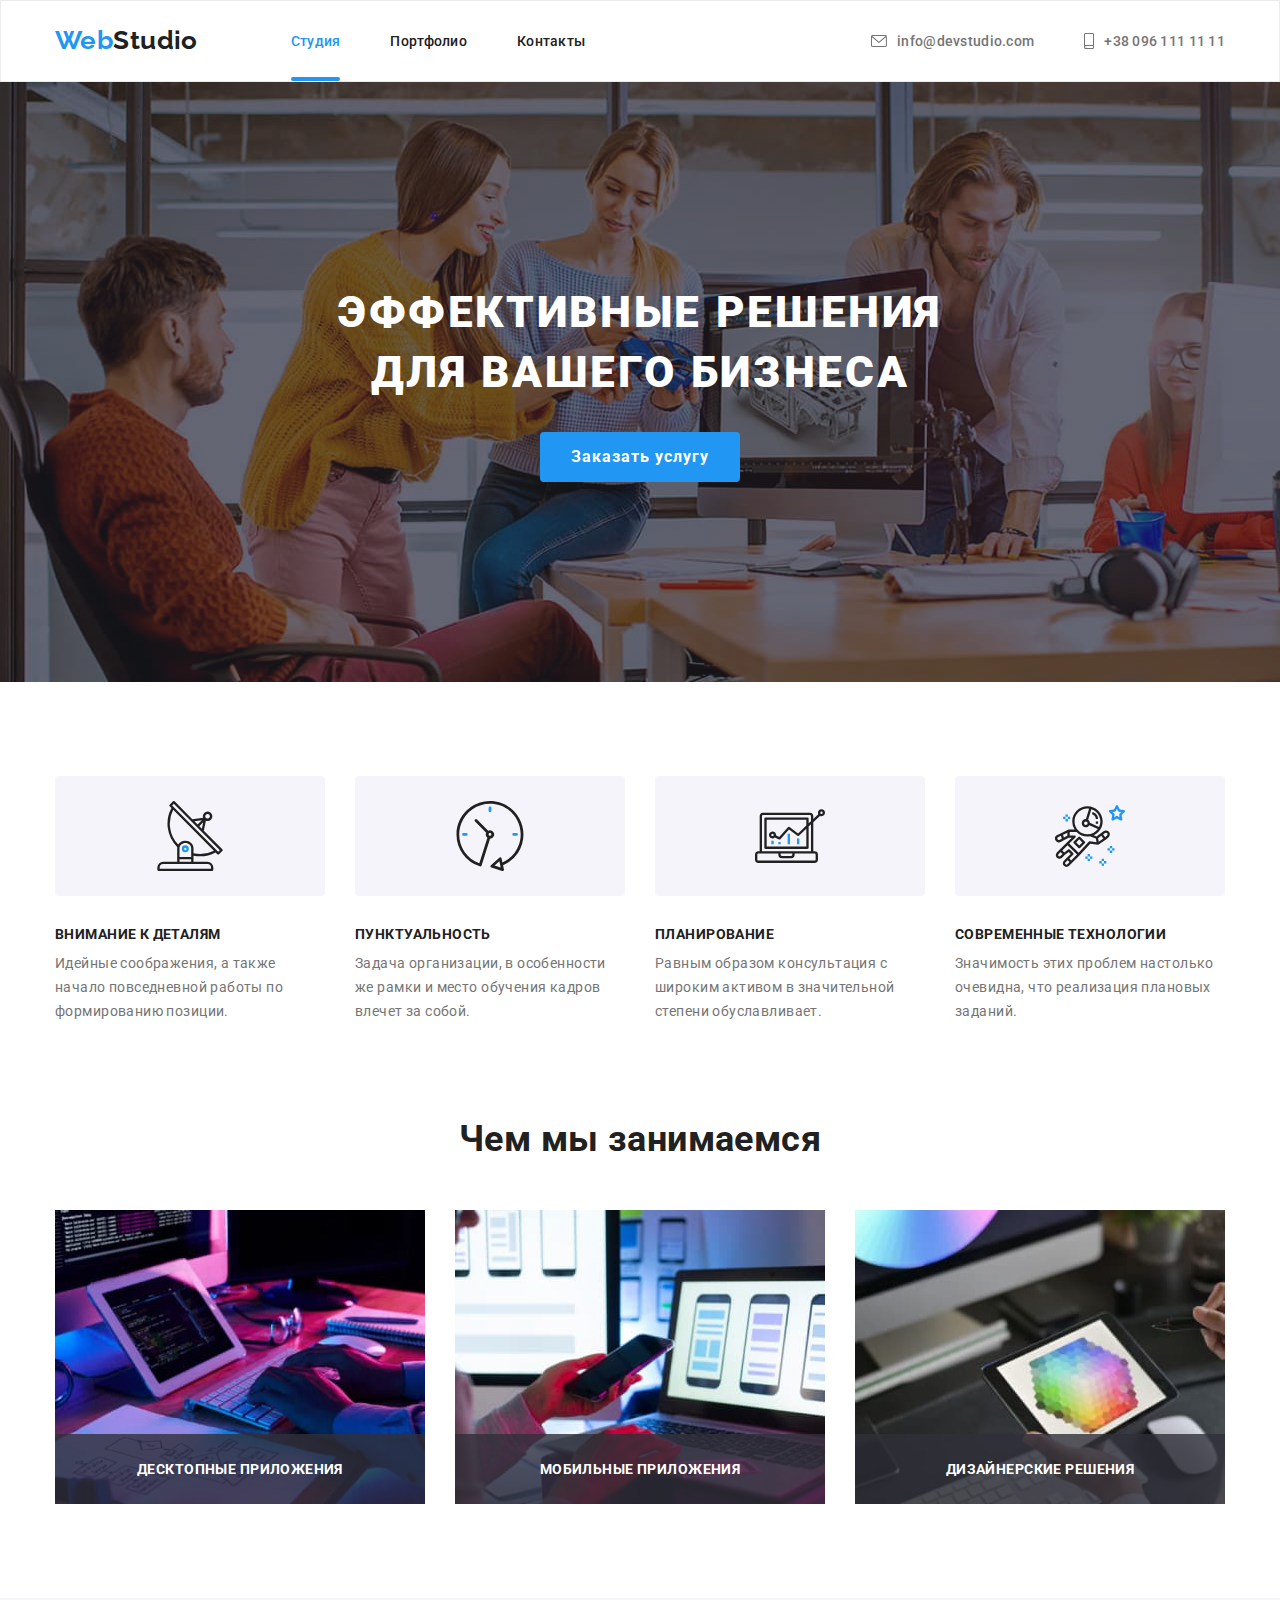
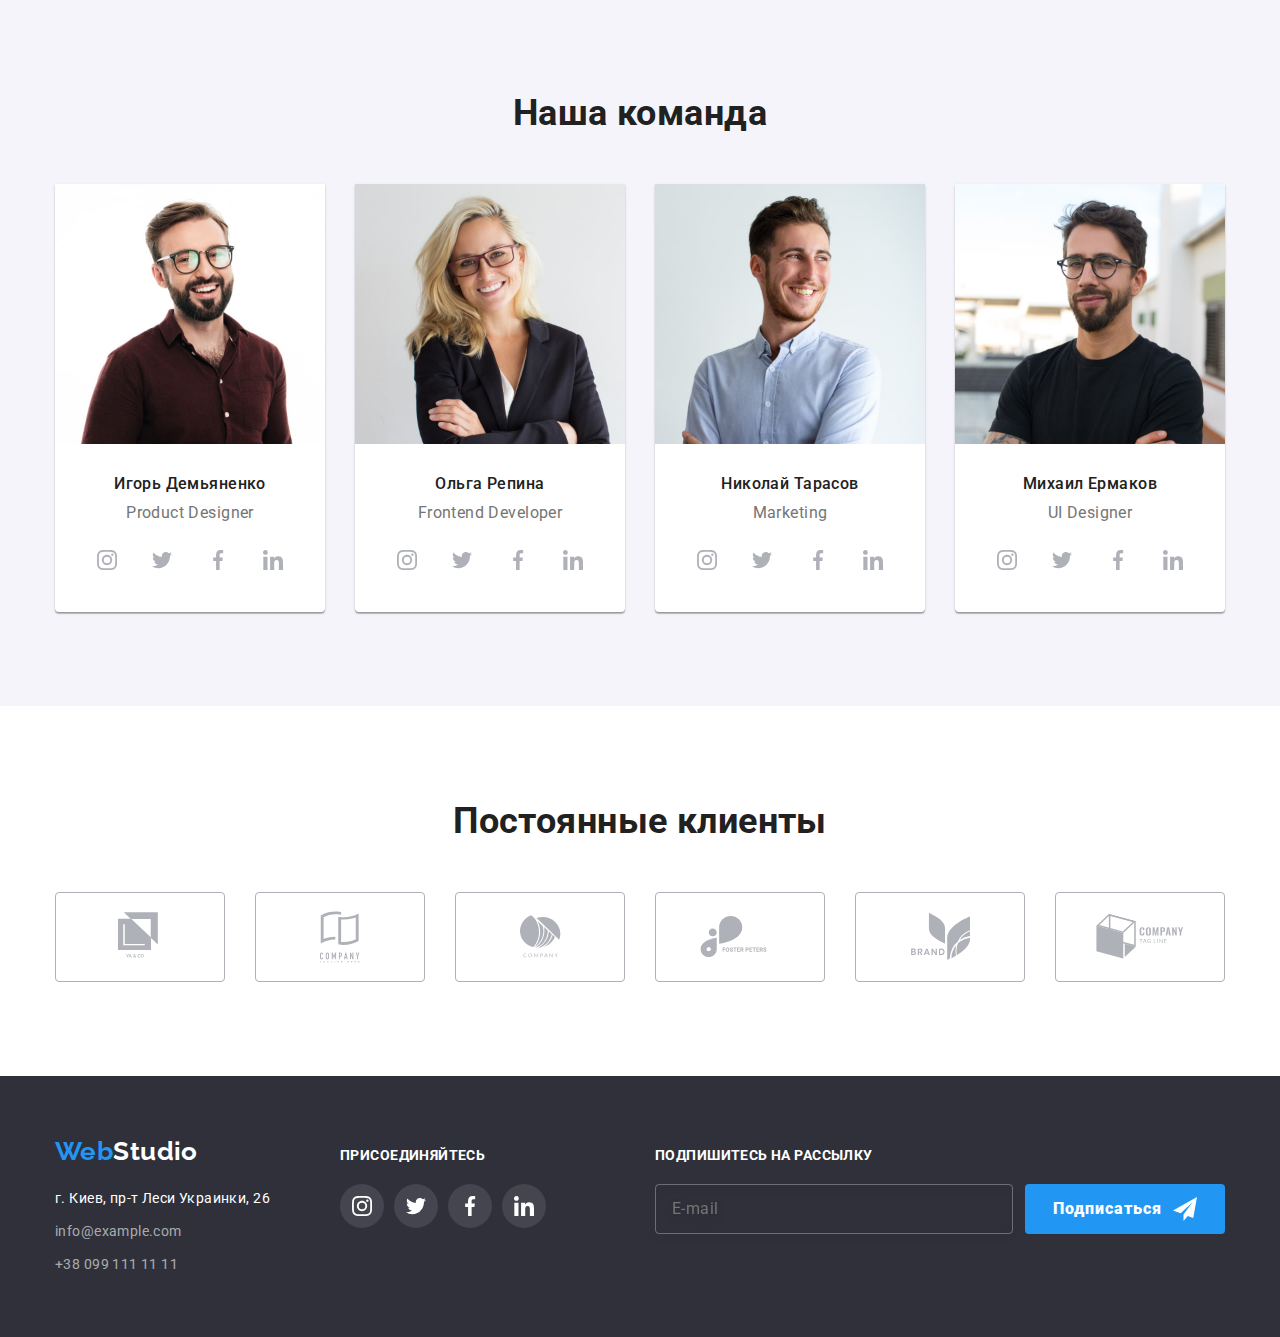
==== index.html @ 5e4b6ec1 "добавление старт файлов" ====
<!DOCTYPE html>
<html lang="ru">
  <head>
    <meta charset="UTF-8" />
    <meta name="viewport" content="width=device-width, initial-scale=1.0" />
    <title>WebStudio</title>
    <link rel="preconnect" href="https://fonts.gstatic.com" />
    <link
      href="https://fonts.googleapis.com/css2?family=Raleway:wght@400;700&family=Roboto:wght@400;500;700;900&display=swap"
      rel="stylesheet"
    />
    <link
      rel="stylesheet"
      href="https://cdnjs.cloudflare.com/ajax/libs/modern-normalize/1.0.0/modern-normalize.min.css"
    />
    <link rel="stylesheet" href="./css/main.min.css" />
  </head>
  <body>
    <header class="header">
      <div class="container">
        <nav class="nav">
          <a lang="en" href="#" class="logo"
            ><span class="web">Web</span>Studio
          </a>
          <ul class="nav-main list">
            <li class="item">
              <a href="#" class="link current">Студия</a>
            </li>
            <li class="item">
              <a href="./portfolio.html" class="link">Портфолио</a>
            </li>
            <li class="item">
              <a href="#" class="link">Контакты</a>
            </li>
          </ul>
        </nav>
        <ul class="contacts list">
          <li class="item">
            <a href="mailto:info@devstudio.com" class="link">
              <svg class="contacts-icon" width="16" height="12">
                <use href="./images/sprite.svg#envelope"></use>
              </svg>
              info@devstudio.com</a
            >
          </li>
          <li class="item">
            <a href="tel:+380961111111" class="link">
              <svg class="contacts-icon" width="10" height="16">
                <use href="./images/sprite.svg#smartphone"></use>
              </svg>
              +38 096 111 11 11</a
            >
          </li>
        </ul>
      </div>
    </header>
    <main>
      <!--hero-->
      <section class="hero">
        <div class="container">
          <h1 class="hero-title">
            Эффективные решения <br />
            для вашего бизнеса
          </h1>
          <button type="button" class="button primary" data-modal-open>
            Заказать услугу
          </button>
        </div>
      </section>
      <!--Features-->
      <section class="feature">
        <div class="container">
          <h2 class="visually-hidden">Особенноти</h2>
          <ul class="feature-list list">
            <li class="item">
              <div class="feature-thumb">
                <svg class="feature-icon" width="70" height="70">
                  <use href="./images/sprite.svg#antenna"></use>
                </svg>
              </div>
              <h3 class="title">Внимание к деталям</h3>
              <p class="text">
                Идейные соображения, а также начало повседневной работы по
                формированию позиции.
              </p>
            </li>
            <li class="item">
              <div class="feature-thumb">
                <svg class="feature-icon" width="70" height="70">
                  <use href="./images/sprite.svg#clock"></use>
                </svg>
              </div>
              <h3 class="title">Пунктуальность</h3>
              <p class="text">
                Задача организации, в особенности же рамки и место обучения
                кадров влечет за собой.
              </p>
            </li>
            <li class="item">
              <div class="feature-thumb">
                <svg class="feature-icon" width="70" height="70">
                  <use href="./images/sprite.svg#diagram"></use>
                </svg>
              </div>
              <h3 class="title">Планирование</h3>
              <p class="text">
                Равным образом консультация с широким активом в значительной
                степени обуславливает.
              </p>
            </li>
            <li class="item">
              <div class="feature-thumb">
                <svg class="feature-icon" width="70" height="70">
                  <use href="./images/sprite.svg#astronaut"></use>
                </svg>
              </div>
              <h3 class="title">Современные технологии</h3>
              <p class="text">
                Значимость этих проблем настолько очевидна, что реализация
                плановых заданий.
              </p>
            </li>
          </ul>
        </div>
      </section>
      <!-- about-->
      <section class="about">
        <div class="container">
          <h2 class="big-title">Чем мы занимаемся</h2>
          <ul class="about-list list">
            <li class="item">
              <img
                src="./images/about/about_img_1.jpg"
                alt="компютер"
                width="370"
                height="294"
              />
              <div class="about-thumb">
                <p class="label">Десктопные приложения</p>
              </div>
            </li>
            <li class="item">
              <img
                src="./images/about/about_img_2.jpg"
                alt="телефон"
                width="370"
                height="294"
              />
              <div class="about-thumb">
                <p class="label">Мобильные приложения</p>
              </div>
            </li>
            <li class="item">
              <img
                src="./images/about/about_img_3.jpg"
                alt="планшет"
                width="370"
                height="294"
              />
              <div class="about-thumb">
                <p class="label">Дизайнерские решения</p>
              </div>
            </li>
          </ul>
        </div>
      </section>
      <!--Team-->
      <section class="team">
        <div class="container">
          <h2 class="big-title">Наша команда</h2>
          <ul class="team-list list">
            <li class="item">
              <img
                src="./images/our_team/Демьяненко.jpg"
                alt="Демьяненько"
                width="270"
                height="260"
              />
              <div class="card">
                <h3 class="title">Игорь Демьяненко</h3>
                <p class="text">Product Designer</p>
                <ul class="social-list list">
                  <li class="social-item">
                    <a href="" class="social-link link">
                      <svg class="social-icon" width="20" height="20">
                        <use href="./images/sprite.svg#instagram"></use>
                      </svg>
                    </a>
                  </li>
                  <li class="social-item">
                    <a href="" class="social-link link">
                      <svg class="social-icon" width="20" height="20">
                        <use href="./images/sprite.svg#twitter"></use>
                      </svg>
                    </a>
                  </li>
                  <li class="social-item">
                    <a href="" class="social-link link">
                      <svg class="social-icon" width="20" height="20">
                        <use href="./images/sprite.svg#facebook"></use>
                      </svg>
                    </a>
                  </li>
                  <li class="social-item">
                    <a href="" class="social-link link">
                      <svg class="social-icon" width="20" height="20">
                        <use href="./images/sprite.svg#linkedin"></use>
                      </svg>
                    </a>
                  </li>
                </ul>
              </div>
            </li>
            <li class="item">
              <img
                src="./images/our_team/Репина.jpg"
                alt="Репина"
                width="270"
                height="260"
              />
              <div class="card">
                <h3 class="title">Ольга Репина</h3>
                <p class="text">Frontend Developer</p>
                <ul class="social-list list">
                  <li class="social-item">
                    <a href="" class="social-link link">
                      <svg class="social-icon" width="20" height="20">
                        <use href="./images/sprite.svg#instagram"></use>
                      </svg>
                    </a>
                  </li>
                  <li class="social-item">
                    <a href="" class="social-link link">
                      <svg class="social-icon" width="20" height="20">
                        <use href="./images/sprite.svg#twitter"></use>
                      </svg>
                    </a>
                  </li>
                  <li class="social-item">
                    <a href="" class="social-link link">
                      <svg class="social-icon" width="20" height="20">
                        <use href="./images/sprite.svg#facebook"></use>
                      </svg>
                    </a>
                  </li>
                  <li class="social-item">
                    <a href="" class="social-link link">
                      <svg class="social-icon" width="20" height="20">
                        <use href="./images/sprite.svg#linkedin"></use>
                      </svg>
                    </a>
                  </li>
                </ul>
              </div>
            </li>
            <li class="item">
              <img
                src="./images/our_team/Тарасов.jpg"
                alt="Тарасов"
                width="270"
                height="260"
              />
              <div class="card">
                <h3 class="title">Николай Тарасов</h3>
                <p class="text">Marketing</p>
                <ul class="social-list list">
                  <li class="social-item">
                    <a href="" class="social-link link">
                      <svg class="social-icon" width="20" height="20">
                        <use href="./images/sprite.svg#instagram "></use>
                      </svg>
                    </a>
                  </li>
                  <li class="social-item">
                    <a href="" class="social-link link">
                      <svg class="social-icon" width="20" height="20">
                        <use href="./images/sprite.svg#twitter"></use>
                      </svg>
                    </a>
                  </li>
                  <li class="social-item">
                    <a href="" class="social-link link">
                      <svg class="social-icon" width="20" height="20">
                        <use href="./images/sprite.svg#facebook"></use>
                      </svg>
                    </a>
                  </li>
                  <li class="social-item">
                    <a href="" class="social-link link">
                      <svg class="social-icon" width="20" height="20">
                        <use href="./images/sprite.svg#linkedin"></use>
                      </svg>
                    </a>
                  </li>
                </ul>
              </div>
            </li>
            <li class="item">
              <img
                src="./images/our_team/Ермаков.jpg"
                alt="Ермаков"
                width="270"
                height="260"
              />
              <div class="card">
                <h3 class="title">Михаил Ермаков</h3>
                <p class="text">UI Designer</p>
                <ul class="social-list list">
                  <li class="social-item">
                    <a href="" class="social-link link">
                      <svg class="social-icon" width="20" height="20">
                        <use href="./images/sprite.svg#instagram"></use>
                      </svg>
                    </a>
                  </li>
                  <li class="social-item">
                    <a href="" class="social-link link">
                      <svg class="social-icon" width="20" height="20">
                        <use href="./images/sprite.svg#twitter"></use>
                      </svg>
                    </a>
                  </li>
                  <li class="social-item">
                    <a href="" class="social-link link">
                      <svg class="social-icon" width="20" height="20">
                        <use href="./images/sprite.svg#facebook"></use>
                      </svg>
                    </a>
                  </li>
                  <li class="social-item">
                    <a href="" class="social-link link">
                      <svg class="social-icon" width="20" height="20">
                        <use href="./images/sprite.svg#linkedin"></use>
                      </svg>
                    </a>
                  </li>
                </ul>
              </div>
            </li>
          </ul>
        </div>
      </section>
      <!--client-->
      <section class="client">
        <div class="container">
          <h2 class="big-title">Постоянные клиенты</h2>
          <ul class="client-list list">
            <li class="client-item">
              <a href="" class="client-link link">
                <svg class="client-icon" width="44" height="49">
                  <use href="./images/sprite.svg#logo-1"></use>
                </svg>
              </a>
            </li>
            <li class="client-item">
              <a href="" class="client-link">
                <svg class="client-icon" width="40" height="52">
                  <use href="./images/sprite.svg#logo-2"></use>
                </svg>
              </a>
            </li>
            <li class="client-item">
              <a href="" class="client-link">
                <svg class="client-icon" width="41" height="43">
                  <use href="./images/sprite.svg#logo-3"></use>
                </svg>
              </a>
            </li>
            <li class="client-item">
              <a href="" class="client-link">
                <svg class="client-icon" width="80" height="42">
                  <use href="./images/sprite.svg#logo-4"></use>
                </svg>
              </a>
            </li>
            <li class="client-item">
              <a href="" class="client-link">
                <svg class="client-icon" width="59" height="47">
                  <use href="./images/sprite.svg#logo-5"></use>
                </svg>
              </a>
            </li>
            <li class="client-item">
              <a href="" class="client-link">
                <svg class="client-icon" width="88" height="45">
                  <use href="./images/sprite.svg#logo-6"></use>
                </svg>
              </a>
            </li>
          </ul>
        </div>
      </section>
    </main>

    <footer class="footer">
      <div class="container">
        <div class="address">
          <a href="#" class="logo"><span class="web">Web</span>Studio</a>
          <address>
            <ul class="address-list list">
              <li class="address-item">
                <a
                  href="https://goo.gl/maps/3HchapmakeDrpsUs8"
                  target="blank"
                  class="maps link"
                  >г. Киев, пр-т Леси Украинки, 26
                </a>
              </li>
              <li class="address-item">
                <a href="mailto:info@example.com" class="link"
                  >info@example.com</a
                >
              </li>
              <li class="address-item">
                <a href="tel:+380991111111" class="link">+38 099 111 11 11</a>
              </li>
            </ul>
          </address>
        </div>
        <div class="footer-social">
          <p class="footer-text">присоединяйтесь</p>
          <ul class="footer-social-list list">
            <li class="footer-social-item">
              <a href="" class="footer-social-link link">
                <svg class="footer-social-icon" width="20" height="20">
                  <use href="./images/sprite.svg#instagram"></use>
                </svg>
              </a>
            </li>
            <li class="footer-social-item">
              <a href="" class="footer-social-link link">
                <svg class="footer-social-icon" width="20" height="20">
                  <use href="./images/sprite.svg#twitter"></use>
                </svg>
              </a>
            </li>
            <li class="footer-social-item">
              <a href="" class="footer-social-link link">
                <svg class="footer-social-icon" width="20" height="20">
                  <use href="./images/sprite.svg#facebook"></use>
                </svg>
              </a>
            </li>
            <li class="footer-social-item">
              <a href="" class="footer-social-link link">
                <svg class="footer-social-icon" width="20" height="20">
                  <use href="./images/sprite.svg#linkedin"></use>
                </svg>
              </a>
            </li>
          </ul>
        </div>
        <div class="footer-submit">
          <p class="footer-text">Подпишитесь на рассылку</p>
          <form class="footer-form">
            <input class="footer-input" type="email" placeholder="E-mail" />
            <button type="submit" class="button">
              <b>Подписаться</b>
              <svg class="submit-icon" width="24" height="24">
                <use href="./images/sprite.svg#send"></use>
              </svg>
            </button>
          </form>
        </div>
      </div>
    </footer>
    <!--modal-->
    <div class="backdrop is-hidden" data-modal>
      <div class="modal">
        <button type="button" class="button-modal" data-modal-close>
          <svg class="modal-icon" width="18" height="18">
            <use href="./images/sprite.svg#close"></use>
          </svg>
        </button>
        <form action="#" class="modal-form">
          <b class="modal-title">Оставьте свои данные, мы вам перезвоним</b>
          <div class="modal-box">
            <label for="user-name" class="modal-label">Имя</label>
            <div class="modal-box-input">
              <input
                type="text"
                id="user-name"
                name="text"
                class="modal-input"
              />
              <svg class="modal-box-icon" width="18" height="18">
                <use href="./images/sprite.svg#person"></use>
              </svg>
            </div>
          </div>
          <div class="modal-box">
            <label for="user-phone" class="modal-label">Телефон</label>
            <div class="modal-box-input">
              <input
                type="tel"
                id="user-phone"
                name="tel"
                class="modal-input"
              />
              <svg class="modal-box-icon" width="18" height="18">
                <use href="./images/sprite.svg#phone"></use>
              </svg>
            </div>
          </div>
          <div class="modal-box">
            <label for="user-email" class="modal-label">Почта</label>
            <div class="modal-box-input">
              <input
                type="email"
                id="user-email"
                name="email"
                class="modal-input"
              />
              <svg class="modal-box-icon" width="18" height="18">
                <use href="./images/sprite.svg#email"></use>
              </svg>
            </div>
          </div>
          <div class="modal-box-message">
            <label for="message" class="modal-label">Комментарий</label>
            <textarea
              name="user-message"
              id="message"
              class="modal-message"
              placeholder="Введите текст"
            ></textarea>
          </div>

          <div class="modal-box-policy">
            <input
              type="checkbox"
              name="user-policy"
              id="policy-check"
              class="modal-check-policy visually-hidden"
            />
            <label for="policy-check" class="modal-policy"
              >Соглашаюсь с рассылкой и принимаю &nbsp;
              <a href="#"> Условия договора</a>
            </label>
          </div>

          <button type="submit" class="button">Отправить</button>
        </form>
      </div>
    </div>

    <script src="./js/modal.js"></script>
  </body>
</html>
---- css/main.min.css ----
:root{--primary-text-color: #212121;--title-text-color: #757575;--accent-color: #2196f3;--bg-button-color: #f5f4fa;--icon-color: #afb1b8;--timing-function: cubic-bezier(0.4, 0, 0.2, 1);--primary-lite-color: #ffffff;--bg-dark-color: #2f303a}.visually-hidden{position:absolute !important;clip:rect(1px 1px 1px 1px);clip:rect(1px, 1px, 1px, 1px);padding:0 !important;border:0 !important;height:1px !important;width:1px !important;overflow:hidden}html{box-sizing:border-box}*,*::before,*::after{box-sizing:inherit}body{background-color:var(--primary-lite-color);color:var(--title-text-color);margin:0;font-family:Roboto, sans-serif;font-size:14px;font-weight:400;line-height:1.714;letter-spacing:0.03em}.list{list-style:none;padding:0;margin:0}img{border-style:none;display:block}h1,h2,h3,h4,h5,h6,p{margin:0}.container{width:1200px;margin:0 auto;padding-left:15px;padding-right:15px}.header .container{display:flex;align-items:center}.footer .container{display:flex;align-items:baseline}.logo{color:var(--primary-text-color);font-family:Raleway, sans-serif;text-decoration:none;font-size:26px;font-weight:700;line-height:1.192}.header .logo{padding:24px 0px;margin-right:93px}.footer .logo{margin-bottom:20px;display:inline-block;color:var(--primary-lite-color)}.web{color:var(--accent-color)}.button{background-color:var(--accent-color);color:var(--primary-lite-color);cursor:pointer;border-color:transparent;outline:none;padding:8px 28px;min-width:200px;align-self:center;border-radius:4px;font-family:Roboto, sans-serif;font-size:16px;font-weight:700;line-height:1.875;letter-spacing:0.06em}.button:hover{box-shadow:0px 3px 1px #000}.button:focus{color:var(--primary-lite-color);background:var(--accent-color);border:2px solid var(--bg-dark-color)}.portfolio .button{background-color:var(--bg-button-color);color:var(--primary-text-color);cursor:pointer;padding:6px 22px;min-width:73px;font-weight:500;line-height:1.62;transition:color 250ms var(--timing-function),background-color 250ms var(--timing-function),box-shadow 250ms var(--timing-function)}.portfolio .button:focus,.portfolio .button:hover{color:var(--primary-lite-color);background:var(--accent-color);box-shadow:0px 3px 1px rgba(0,0,0,0.1),0px 1px 2px rgba(0,0,0,0.08),0px 2px 2px rgba(0,0,0,0.12)}.footer .button{display:flex;align-items:center;justify-content:space-between;padding:8px 26px}.big-title{margin-bottom:50px;color:var(--primary-text-color);font-size:36px;font-weight:700;line-height:1.167;text-align:center}.header{border:1px solid #ececec}.nav{display:flex}.nav .current::after{content:"";display:block;position:absolute;left:0;bottom:0;width:100%;height:4px;background:#2196f3;border-radius:2px}.nav-main{display:flex}.nav-main .link{display:block;position:relative;padding-top:32px;padding-bottom:32px;color:var(--primary-text-color);text-decoration:none;font-size:14px;font-weight:500;line-height:1.143;letter-spacing:0.02em;transition:color 250ms var(--timing-function)}.nav-main .link:hover,.nav-main .link:focus,.nav-main .link.current{color:var(--accent-color)}.contacts .item+.item,.nav-main .item+.item{margin-left:50px}.contacts{display:flex;justify-content:flex-start;align-items:center;flex-direction:row;margin-left:auto}.contacts .item{display:flex;justify-content:flex-start;align-items:center;flex-direction:row}.contacts .link{display:flex;justify-content:flex-start;align-items:center;flex-direction:row;padding-top:32px;padding-bottom:32px;color:var(--title-text-color);text-decoration:none;font-size:14px;font-weight:500;line-height:1.143;letter-spacing:0.02em;transition:color 250ms var(--timing-function)}.contacts .link:hover,.contacts .link:focus{color:var(--accent-color)}.contacts-icon{margin-right:10px;fill:currentColor}.hero{max-width:1600px;padding-top:200px;padding-bottom:200px;text-align:center;margin:0 auto;background-color:#c4c4c4;background-image:linear-gradient(rgba(47,48,58,0.4), rgba(47,48,58,0.4)),url("../images/hero/hero.jpg");background-repeat:no-repeat;background-size:cover}.hero-title{margin-left:auto;margin-right:auto;margin-bottom:30px;color:var(--primary-lite-color);font-size:44px;font-weight:900;line-height:1.364;letter-spacing:0.06em;text-transform:uppercase}.feature{padding-top:94px;padding-bottom:94px}.feature .item{width:270px}.feature .item+.item{margin-left:30px}.feature-list{display:flex}.feature-list .title{margin-bottom:10px;color:var(--primary-text-color);font-size:14px;font-weight:700;line-height:1.143;text-transform:uppercase}.feature-thumb{display:flex;justify-content:center;align-items:center;background:#f5f4fa;border-radius:4px;height:120px;margin-bottom:30px}.about{padding-top:0;padding-bottom:94px}.about .item+.item{margin-left:30px}.about-list{display:flex}.about-list .item{position:relative}.about-thumb{display:flex;justify-content:center;align-items:center;flex-direction:row;text-align:center;position:absolute;overflow:hidden;bottom:0;right:0;margin:0;width:100%;height:70px;background:rgba(47,48,58,0.8)}.label{font-size:14px;font-weight:700;line-height:1.143;text-transform:uppercase;color:var(--primary-lite-color)}.team{padding-top:94px;padding-bottom:94px;background-color:var(--bg-button-color)}.team .card{width:270px;height:168px;padding:30px;text-align:center}.team .item{background:var(--primary-lite-color);line-height:0px;box-shadow:0px 1px 3px rgba(0,0,0,0.12),0px 1px 1px rgba(0,0,0,0.14),0px 2px 1px rgba(0,0,0,0.2);border-radius:0px 0px 4px 4px}.team .item+.item{margin-left:30px}.team-list{display:flex}.team-list .title{margin-bottom:10px;color:var(--primary-text-color);font-size:16px;font-weight:500;line-height:1.188}.team-list .text{font-size:16px;font-weight:400;line-height:1.188;margin-bottom:16px}.social-item{width:44px;height:44px}.social-list{display:flex;justify-content:space-between;align-items:stretch;flex-direction:row}.social-link{display:flex;justify-content:center;align-items:center;flex-direction:row;width:100%;height:100%;border-radius:50%;fill:var(--icon-color);background-color:var(--primary-lite-color);transition:fill 250ms var(--timing-function),background-color 250ms var(--timing-function)}.social-link:focus,.social-link:hover{background-color:var(--accent-color)}.social-link:focus,.social-link:hover{fill:var(--primary-lite-color)}.client{padding-top:94px;padding-bottom:94px}.client-list{display:flex;justify-content:space-between}.client-item{width:170px;height:90px}.client-link{display:flex;justify-content:center;align-items:center;flex-direction:row;width:100%;height:100%;box-sizing:border-box;border:1px solid var(--icon-color);fill:var(--icon-color);border-radius:4px;transition:fill 250ms var(--timing-function),border 250ms var(--timing-function)}.client-link:hover,.client-link:focus{fill:var(--accent-color);border:1px solid var(--accent-color)}.footer{background:var(--bg-dark-color);padding-top:60px;padding-bottom:60px}.address{margin-right:70px}.address-list .link{color:rgba(255,255,255,0.6);text-decoration:none;font-style:normal;transition:color 250ms var(--timing-function)}.address-list .maps{color:var(--primary-lite-color);text-decoration:none;font-style:normal;transition:color 250ms var(--timing-function)}.address-list .link:hover,.address-list .link:focus{color:var(--accent-color)}.address-item+.address-item{margin-top:9px}.footer-social{width:206px;height:80px}.footer-social-list{display:flex;justify-content:space-between;align-items:stretch;flex-direction:row}.footer-social-item{width:44px;height:44px}.footer-social-link{display:flex;justify-content:center;align-items:center;flex-direction:row;width:100%;height:100%;border-radius:50%;background-color:rgba(255,255,255,0.1);fill:var(--primary-lite-color);transition:background-color 250ms var(--timing-function),fill 250ms var(--timing-function)}.footer-social-link:focus,.footer-social-link:hover{fill:var(--primary-lite-color);background-color:var(--accent-color)}.footer-text{margin-bottom:20px;font-weight:700;line-height:1.14;text-transform:uppercase;color:var(--primary-lite-color)}.footer-submit{width:570px;height:86px;margin-left:auto}.footer-form{display:flex;justify-content:space-between;align-items:stretch;flex-direction:row}.footer-input{box-sizing:border-box;width:358px;height:50px;padding:15px 16px;border:1px solid rgba(255,255,255,0.3);filter:drop-shadow(0px 4px 4px rgba(0,0,0,0.15));border-radius:4px;background-color:inherit;color:rgba(255,255,255,0.6);font-size:16px;font-weight:400;line-height:1.25;letter-spacing:0.03em}.submit-icon{fill:currentColor}.backdrop{position:fixed;top:0;left:0;width:100%;height:100%;border:none;opacity:1;background-color:rgba(0,0,0,0.2);transition:250ms var(--timing-function)}.backdrop.is-hidden{opacity:0;pointer-events:none;visibility:hidden}.backdrop.is-hidden .modal{transform:translate(-50%, -50%) scale(0)}.modal{position:absolute;top:50%;left:50%;transform:translate(-50%, -50%) scale(1);transition:transform 250ms var(--timing-function);opacity:1;min-width:528px;min-height:581px;padding:40px;background:var(--primary-lite-color);box-shadow:0px 1px 3px rgba(0,0,0,0.12),0px 1px 1px rgba(0,0,0,0.14),0px 2px 1px rgba(0,0,0,0.2);border-radius:4px}.button-modal{position:absolute;display:flex;justify-content:center;align-items:center;flex-direction:row;padding:0;top:8px;right:8px;width:30px;height:30px;cursor:pointer;background:transparent;border:1px solid rgba(0,0,0,0.1);border-radius:50%}.button-modal:focus,.button-modal:hover{outline:none;fill:var(--accent-color);border-color:var(--accent-color)}.modal-form{display:flex;justify-content:flex-start;align-items:stretch;flex-direction:column}.modal-title{margin-bottom:12px;font-size:20px;font-weight:700;line-height:1.15;text-align:center;color:var(--primary-text-color)}.modal-box{display:flex;justify-content:flex-start;align-items:stretch;flex-direction:column;margin-bottom:10px}.modal-label{margin-bottom:4px;font-size:14px;font-weight:400;line-height:1.143;letter-spacing:0.01em}.modal-box-input{position:relative}.modal-input{height:40px;width:100%;padding-left:42px;border:1px solid rgba(33,33,33,0.2);border-radius:4px;transition:border-color 250ms var(--timing-function)}.modal-input:focus{outline:none;border-color:var(--accent-color)}.modal-box-icon{position:absolute;top:50%;left:12px;transform:translateY(-50%);pointer-events:none;transition:fill 250ms var(--timing-function)}.modal-input:focus+.modal-box-icon{fill:var(--accent-color)}.modal-box-message{margin-bottom:20px}.modal-box-policy{margin-bottom:30px}.modal-message{display:block;width:100%;height:120px;padding:12px 16px;border:1px solid rgba(33,33,33,0.2);border-radius:4px;resize:none;font-size:14px;font-weight:400;line-height:1.143;letter-spacing:0.01em;transition:border-color 250ms var(--timing-function)}.modal-message::placeholder{color:rgba(117,117,117,0.5)}.modal-message:focus{outline:none;border-color:var(--accent-color)}.modal-policy{display:flex;justify-content:center;align-items:center;flex-direction:row;flex-wrap:wrap;border-radius:2px}.modal-policy::before{content:"";display:inline-block;width:16px;height:15px;border-radius:2px;border:2px solid var(--primary-text-color);margin-right:8px}.modal-check-policy:checked+.modal-policy::before{background-color:var(--accent-color);border-color:var(--accent-color);background-image:url("../images/check/check.svg");background-size:contain;background-origin:border-box}.modal-check-policy:focus+.modal-policy::before{border:2px solid var(--accent-color)}
/*# sourceMappingURL=main.min.css.map */
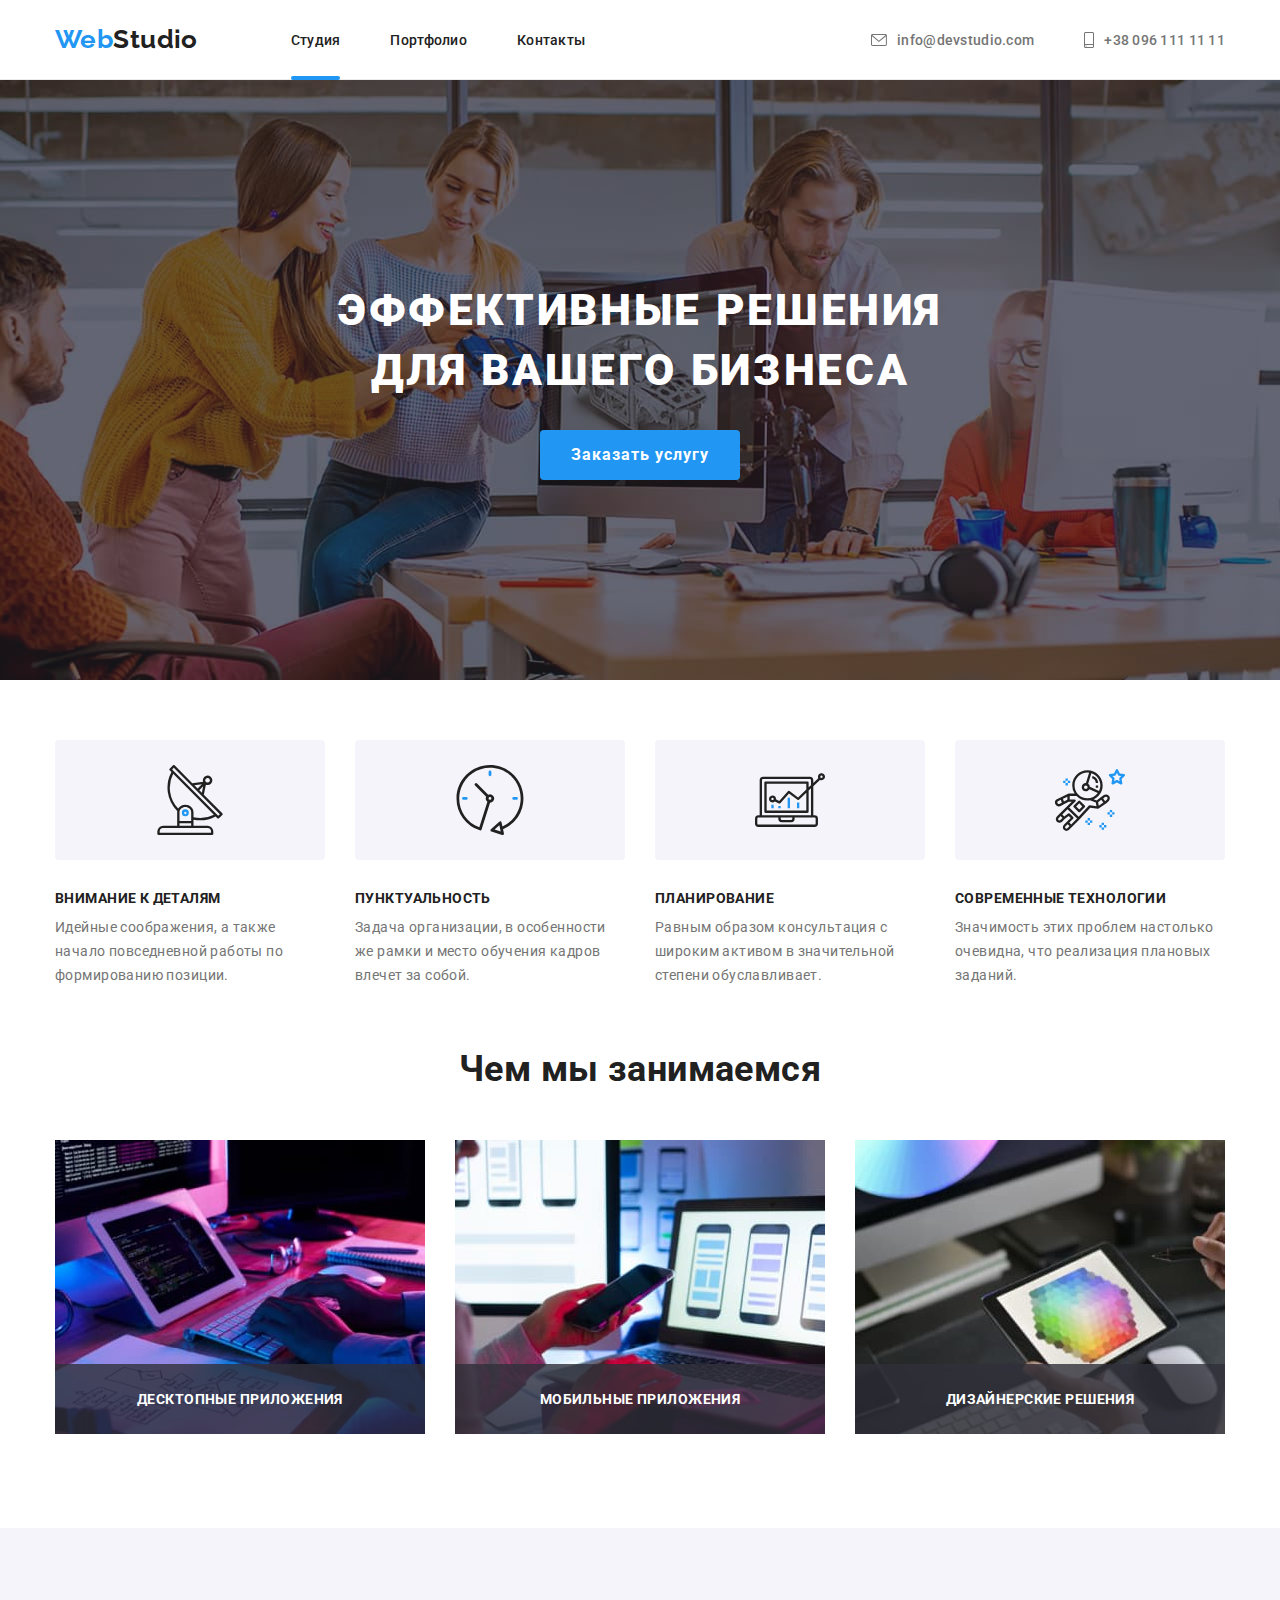
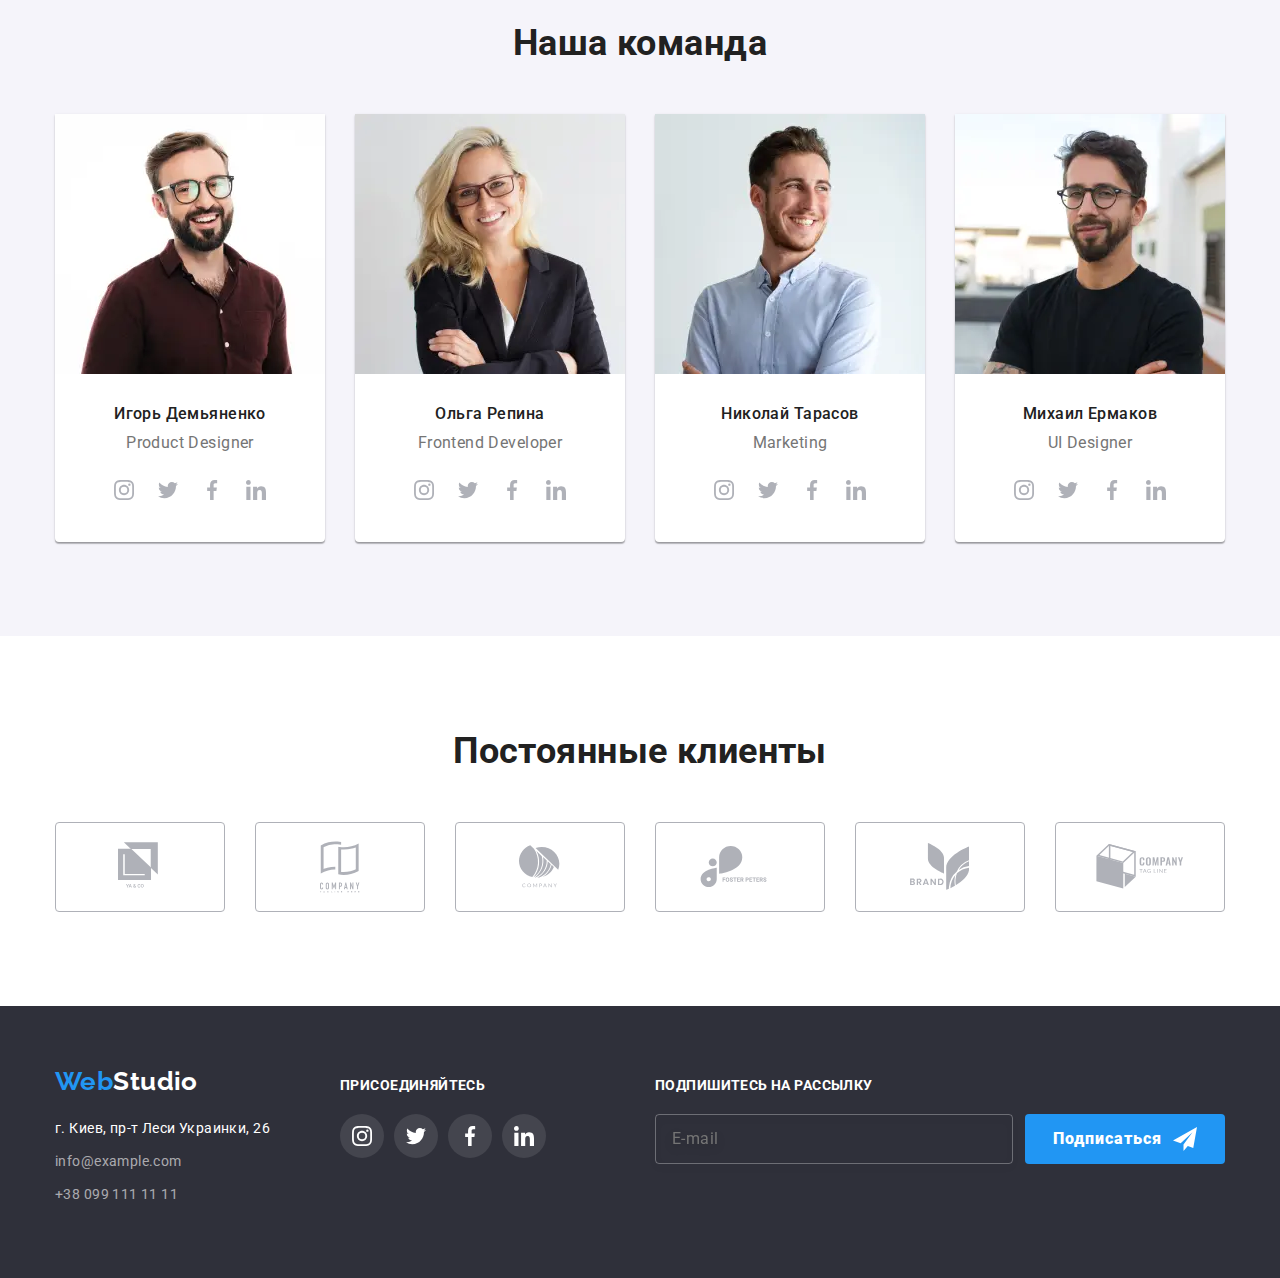
==== commit af3e758d: "оформление ДЗ" ====
--- a/index.html
+++ b/index.html
@@ -18,38 +18,95 @@
   <body>
     <header class="header">
       <div class="container">
-        <nav class="nav">
+        <nav class="nav-main">
           <a lang="en" href="#" class="logo"
             ><span class="web">Web</span>Studio
           </a>
-          <ul class="nav-main list">
-            <li class="item">
-              <a href="#" class="link current">Студия</a>
-            </li>
-            <li class="item">
-              <a href="./portfolio.html" class="link">Портфолио</a>
-            </li>
-            <li class="item">
-              <a href="#" class="link">Контакты</a>
+          <ul class="nav-main-list list">
+            <li class="nav-main-item">
+              <a href="./index.html" class="nav-main-link link current"
+                >Студия</a
+              >
+            </li>
+            <li class="nav-main-item">
+              <a href="./portfolio.html" class="nav-main-link link"
+                >Портфолио</a
+              >
+            </li>
+            <li class="nav-main-item">
+              <a href="#" class="nav-main-link link">Контакты</a>
             </li>
           </ul>
         </nav>
-        <ul class="contacts list">
-          <li class="item">
-            <a href="mailto:info@devstudio.com" class="link">
+        <ul class="contacts-list list">
+          <li class="contacts-item">
+            <a href="mailto:info@devstudio.com" class="contacts-link link">
               <svg class="contacts-icon" width="16" height="12">
                 <use href="./images/sprite.svg#envelope"></use>
               </svg>
               info@devstudio.com</a
             >
           </li>
-          <li class="item">
-            <a href="tel:+380961111111" class="link">
+          <li class="contacts-item">
+            <a href="tel:+380961111111" class="contacts-link link">
               <svg class="contacts-icon" width="10" height="16">
                 <use href="./images/sprite.svg#smartphone"></use>
               </svg>
               +38 096 111 11 11</a
             >
+          </li>
+        </ul>
+        <button class="burger-btn" data-menu-button>
+          <svg class="burger-icon">
+            <use href="./images/sprite.svg#menu"></use>
+          </svg>
+        </button>
+      </div>
+      <div class="mobile-menu" data-menu>
+        <button type="button" class="mobile-close-btn" data-menu-close>
+          <svg class="mobile-close-icon">
+            <use href="./images/sprite.svg#close"></use>
+          </svg>
+        </button>
+        <ul class="mobile-menu-nav list">
+          <li class="mobile-menu-nav-item">
+            <a href="./index.html" class="mobile-menu-nav-link link">Студия</a>
+          </li>
+          <li class="mobile-menu-nav-item">
+            <a href="./portfolio.html" class="mobile-menu-nav-link link"
+              >Портфолио</a
+            >
+          </li>
+          <li class="mobile-menu-nav-item">
+            <a href="#" class="mobile-menu-nav-link link">Контакты</a>
+          </li>
+        </ul>
+        <ul class="mobile-contacts list">
+          <li class="mobile-contacts-item">
+            <a href="tel:+380961111111" class="mobile-contacts-tel-link link">
+              +38 096 111 11 11</a
+            >
+          </li>
+          <li class="mobile-contacts-item">
+            <a
+              href="mailto:info@devstudio.com"
+              class="mobile-contacts-email-link link"
+              >info@devstudio.com</a
+            >
+          </li>
+        </ul>
+        <ul class="mobile-social">
+          <li class="mobile-social-list list">
+            <a href="#" class="mobile-social-link link">Instagram</a>
+          </li>
+          <li class="mobile-social-list list">
+            <a href="#" class="mobile-social-link link">Twitter</a>
+          </li>
+          <li class="mobile-social-list list">
+            <a href="#" class="mobile-social-link link">Facebook</a>
+          </li>
+          <li class="mobile-social-list list">
+            <a href="#" class="mobile-social-link link">LinkedIn</a>
           </li>
         </ul>
       </div>
@@ -58,10 +115,7 @@
       <!--hero-->
       <section class="hero">
         <div class="container">
-          <h1 class="hero-title">
-            Эффективные решения <br />
-            для вашего бизнеса
-          </h1>
+          <h1 class="hero-title">Эффективные решения для вашего бизнеса</h1>
           <button type="button" class="button primary" data-modal-open>
             Заказать услугу
           </button>
@@ -72,49 +126,49 @@
         <div class="container">
           <h2 class="visually-hidden">Особенноти</h2>
           <ul class="feature-list list">
-            <li class="item">
+            <li class="feature-item">
               <div class="feature-thumb">
                 <svg class="feature-icon" width="70" height="70">
                   <use href="./images/sprite.svg#antenna"></use>
                 </svg>
               </div>
-              <h3 class="title">Внимание к деталям</h3>
+              <h3 class="feature-title">Внимание к деталям</h3>
               <p class="text">
                 Идейные соображения, а также начало повседневной работы по
                 формированию позиции.
               </p>
             </li>
-            <li class="item">
+            <li class="feature-item">
               <div class="feature-thumb">
                 <svg class="feature-icon" width="70" height="70">
                   <use href="./images/sprite.svg#clock"></use>
                 </svg>
               </div>
-              <h3 class="title">Пунктуальность</h3>
+              <h3 class="feature-title">Пунктуальность</h3>
               <p class="text">
                 Задача организации, в особенности же рамки и место обучения
                 кадров влечет за собой.
               </p>
             </li>
-            <li class="item">
+            <li class="feature-item">
               <div class="feature-thumb">
                 <svg class="feature-icon" width="70" height="70">
                   <use href="./images/sprite.svg#diagram"></use>
                 </svg>
               </div>
-              <h3 class="title">Планирование</h3>
+              <h3 class="feature-title">Планирование</h3>
               <p class="text">
                 Равным образом консультация с широким активом в значительной
                 степени обуславливает.
               </p>
             </li>
-            <li class="item">
+            <li class="feature-item">
               <div class="feature-thumb">
                 <svg class="feature-icon" width="70" height="70">
                   <use href="./images/sprite.svg#astronaut"></use>
                 </svg>
               </div>
-              <h3 class="title">Современные технологии</h3>
+              <h3 class="feature-title">Современные технологии</h3>
               <p class="text">
                 Значимость этих проблем настолько очевидна, что реализация
                 плановых заданий.
@@ -128,7 +182,7 @@
         <div class="container">
           <h2 class="big-title">Чем мы занимаемся</h2>
           <ul class="about-list list">
-            <li class="item">
+            <li class="about-item">
               <img
                 src="./images/about/about_img_1.jpg"
                 alt="компютер"
@@ -139,7 +193,7 @@
                 <p class="label">Десктопные приложения</p>
               </div>
             </li>
-            <li class="item">
+            <li class="about-item">
               <img
                 src="./images/about/about_img_2.jpg"
                 alt="телефон"
@@ -150,7 +204,7 @@
                 <p class="label">Мобильные приложения</p>
               </div>
             </li>
-            <li class="item">
+            <li class="about-item">
               <img
                 src="./images/about/about_img_3.jpg"
                 alt="планшет"
@@ -169,13 +223,55 @@
         <div class="container">
           <h2 class="big-title">Наша команда</h2>
           <ul class="team-list list">
-            <li class="item">
-              <img
-                src="./images/our_team/Демьяненко.jpg"
-                alt="Демьяненько"
-                width="270"
-                height="260"
-              />
+            <li class="team-item">
+              <picture>
+                <source
+                  srcset="
+                    ./images/team/desk-demyanenko.webp    1x,
+                    ./images/team/desk-demyanenko@2x.webp 2x
+                  "
+                  media="(min-width: 1200px)"
+                  type="image/webp"
+                />
+                <source
+                  srcset="
+                    ./images/team/desk-demyanenko.jpg    1x,
+                    ./images/team/desk-demyanenko@2x.jpg 2x
+                  "
+                  media="(min-width: 1200px)"
+                />
+                <source
+                  srcset="
+                    ./images/team/tab-demyanenko.webp    1x,
+                    ./images/team/tab-demyanenko@2x.webp 2x
+                  "
+                  media="(min-width: 768px)"
+                  type="image/webp"
+                />
+                <source
+                  srcset="
+                    ./images/team/tab-demyanenko.jpg    1x,
+                    ./images/team/tab-demyanenko@2x.jpg 2x
+                  "
+                  media="(min-width: 768px)"
+                />
+                <source
+                  srcset="
+                    ./images/team/mob-demyanenko.webp    1x,
+                    ./images/team/mob-demyanenko@2x.webp 2x
+                  "
+                  media="(min-width: 320px)"
+                  type="image/webp"
+                />
+                <source
+                  srcset="
+                    ./images/team/mob-demyanenko.jpg    1x,
+                    ./images/team/mob-demyanenko@2x.jpg 2x
+                  "
+                  media="(min-width: 320px)"
+                />
+                <img src="./images/team/mob-demyanenko.jpg" alt="Демьяненько" />
+              </picture>
               <div class="card">
                 <h3 class="title">Игорь Демьяненко</h3>
                 <p class="text">Product Designer</p>
@@ -211,13 +307,55 @@
                 </ul>
               </div>
             </li>
-            <li class="item">
-              <img
-                src="./images/our_team/Репина.jpg"
-                alt="Репина"
-                width="270"
-                height="260"
-              />
+            <li class="team-item">
+              <picture>
+                <source
+                  srcset="
+                    ./images/team/desk-repina.webp    1x,
+                    ./images/team/desk-repina@2x.webp 2x
+                  "
+                  media="(min-width: 1200px)"
+                  type="image/webp"
+                />
+                <source
+                  srcset="
+                    ./images/team/desk-repina.jpg    1x,
+                    ./images/team/desk-repina@2x.jpg 2x
+                  "
+                  media="(min-width: 1200px)"
+                />
+                <source
+                  srcset="
+                    ./images/team/tab-repina.webp    1x,
+                    ./images/team/tab-repina@2x.webp 2x
+                  "
+                  media="(min-width: 768px)"
+                  type="image/webp"
+                />
+                <source
+                  srcset="
+                    ./images/team/tab-repina.jpg    1x,
+                    ./images/team/tab-repina@2x.jpg 2x
+                  "
+                  media="(min-width: 768px)"
+                />
+                <source
+                  srcset="
+                    ./images/team/mob-repina.webp    1x,
+                    ./images/team/mob-repina@2x.webp 2x
+                  "
+                  media="(min-width: 320px)"
+                  type="image/webp"
+                />
+                <source
+                  srcset="
+                    ./images/team/mob-repina.jpg    1x,
+                    ./images/team/mob-repina@2x.jpg 2x
+                  "
+                  media="(min-width: 320px)"
+                />
+                <img src="./images/team/mob-repina.jpg" alt="Репина" />
+              </picture>
               <div class="card">
                 <h3 class="title">Ольга Репина</h3>
                 <p class="text">Frontend Developer</p>
@@ -253,13 +391,55 @@
                 </ul>
               </div>
             </li>
-            <li class="item">
-              <img
-                src="./images/our_team/Тарасов.jpg"
-                alt="Тарасов"
-                width="270"
-                height="260"
-              />
+            <li class="team-item">
+              <picture>
+                <source
+                  srcset="
+                    ./images/team/desk-tarasov.webp    1x,
+                    ./images/team/desk-tarasov@2x.webp 2x
+                  "
+                  media="(min-width: 1200px)"
+                  type="image/webp"
+                />
+                <source
+                  srcset="
+                    ./images/team/desk-tarasov.jpg    1x,
+                    ./images/team/desk-tarasov@2x.jpg 2x
+                  "
+                  media="(min-width: 1200px)"
+                />
+                <source
+                  srcset="
+                    ./images/team/tab-tarasov.webp    1x,
+                    ./images/team/tab-tarasov@2x.webp 2x
+                  "
+                  media="(min-width: 768px)"
+                  type="image/webp"
+                />
+                <source
+                  srcset="
+                    ./images/team/tab-tarasov.jpg    1x,
+                    ./images/team/tab-tarasov@2x.jpg 2x
+                  "
+                  media="(min-width: 768px)"
+                />
+                <source
+                  srcset="
+                    ./images/team/mob-tarasov.webp    1x,
+                    ./images/team/mob-tarasov@2x.webp 2x
+                  "
+                  media="(min-width: 320px)"
+                  type="image/webp"
+                />
+                <source
+                  srcset="
+                    ./images/team/mob-tarasov.jpg    1x,
+                    ./images/team/mob-tarasov@2x.jpg 2x
+                  "
+                  media="(min-width: 320px)"
+                />
+                <img src="./images/team/mob-tarasov.jpg" alt="Тарасов" />
+              </picture>
               <div class="card">
                 <h3 class="title">Николай Тарасов</h3>
                 <p class="text">Marketing</p>
@@ -295,13 +475,56 @@
                 </ul>
               </div>
             </li>
-            <li class="item">
-              <img
-                src="./images/our_team/Ермаков.jpg"
-                alt="Ермаков"
-                width="270"
-                height="260"
-              />
+            <li class="team-item">
+              <picture>
+                <source
+                  srcset="
+                    ./images/team/desk-ermakov.webp    1x,
+                    ./images/team/desk-ermakov@2x.webp 2x
+                  "
+                  media="(min-width: 1200px)"
+                  type="image/webp"
+                />
+
+                <source
+                  srcset="
+                    ./images/team/desk-ermakov.jpg    1x,
+                    ./images/team/desk-ermakov@2x.jpg 2x
+                  "
+                  media="(min-width: 1200px)"
+                />
+                <source
+                  srcset="
+                    ./images/team/tab-ermakov.webp    1x,
+                    ./images/team/tab-ermakov@2x.webp 2x
+                  "
+                  media="(min-width: 768px)"
+                  type="image/webp"
+                />
+                <source
+                  srcset="
+                    ./images/team/tab-ermakov.jpg    1x,
+                    ./images/team/tab-ermakov@2x.jpg 2x
+                  "
+                  media="(min-width: 768px)"
+                />
+                <source
+                  srcset="
+                    ./images/team/mob-ermakov.webp    1x,
+                    ./images/team/mob-ermakov@2x.webp 2x
+                  "
+                  media="(min-width: 320px)"
+                  type="image/webp"
+                />
+                <source
+                  srcset="
+                    ./images/team/mob-ermakov.jpg    1x,
+                    ./images/team/mob-ermakov@2x.jpg 2x
+                  "
+                  media="(min-width: 320px)"
+                />
+                <img src="./images/team/mob-ermakov.jpg" alt="Ермаков" />
+              </picture>
               <div class="card">
                 <h3 class="title">Михаил Ермаков</h3>
                 <p class="text">UI Designer</p>
@@ -393,7 +616,7 @@
     </main>
 
     <footer class="footer">
-      <div class="container">
+      <div class="container box">
         <div class="address">
           <a href="#" class="logo"><span class="web">Web</span>Studio</a>
           <address>
@@ -464,7 +687,7 @@
         </div>
       </div>
     </footer>
-    <!--modal-->
+    <!--modal -->
     <div class="backdrop is-hidden" data-modal>
       <div class="modal">
         <button type="button" class="button-modal" data-modal-close>
@@ -527,14 +750,13 @@
           </div>
 
           <div class="modal-box-policy">
-            <input
-              type="checkbox"
-              name="user-policy"
-              id="policy-check"
-              class="modal-check-policy visually-hidden"
-            />
-            <label for="policy-check" class="modal-policy"
-              >Соглашаюсь с рассылкой и принимаю &nbsp;
+            <label for="policy-check" class="modal-policy">
+              <input
+                type="checkbox"
+                name="user-policy"
+                id="policy-check"
+                class="modal-check-policy visually-hidden"
+              />Соглашаюсь с рассылкой и принимаю &nbsp;
               <a href="#"> Условия договора</a>
             </label>
           </div>
@@ -545,5 +767,6 @@
     </div>
 
     <script src="./js/modal.js"></script>
+    <script src="./js/mobile-menu.js"></script>
   </body>
 </html>
--- a/css/main.min.css
+++ b/css/main.min.css
@@ -1,2 +1,2 @@
-:root{--primary-text-color: #212121;--title-text-color: #757575;--accent-color: #2196f3;--bg-button-color: #f5f4fa;--icon-color: #afb1b8;--timing-function: cubic-bezier(0.4, 0, 0.2, 1);--primary-lite-color: #ffffff;--bg-dark-color: #2f303a}.visually-hidden{position:absolute !important;clip:rect(1px 1px 1px 1px);clip:rect(1px, 1px, 1px, 1px);padding:0 !important;border:0 !important;height:1px !important;width:1px !important;overflow:hidden}html{box-sizing:border-box}*,*::before,*::after{box-sizing:inherit}body{background-color:var(--primary-lite-color);color:var(--title-text-color);margin:0;font-family:Roboto, sans-serif;font-size:14px;font-weight:400;line-height:1.714;letter-spacing:0.03em}.list{list-style:none;padding:0;margin:0}img{border-style:none;display:block}h1,h2,h3,h4,h5,h6,p{margin:0}.container{width:1200px;margin:0 auto;padding-left:15px;padding-right:15px}.header .container{display:flex;align-items:center}.footer .container{display:flex;align-items:baseline}.logo{color:var(--primary-text-color);font-family:Raleway, sans-serif;text-decoration:none;font-size:26px;font-weight:700;line-height:1.192}.header .logo{padding:24px 0px;margin-right:93px}.footer .logo{margin-bottom:20px;display:inline-block;color:var(--primary-lite-color)}.web{color:var(--accent-color)}.button{background-color:var(--accent-color);color:var(--primary-lite-color);cursor:pointer;border-color:transparent;outline:none;padding:8px 28px;min-width:200px;align-self:center;border-radius:4px;font-family:Roboto, sans-serif;font-size:16px;font-weight:700;line-height:1.875;letter-spacing:0.06em}.button:hover{box-shadow:0px 3px 1px #000}.button:focus{color:var(--primary-lite-color);background:var(--accent-color);border:2px solid var(--bg-dark-color)}.portfolio .button{background-color:var(--bg-button-color);color:var(--primary-text-color);cursor:pointer;padding:6px 22px;min-width:73px;font-weight:500;line-height:1.62;transition:color 250ms var(--timing-function),background-color 250ms var(--timing-function),box-shadow 250ms var(--timing-function)}.portfolio .button:focus,.portfolio .button:hover{color:var(--primary-lite-color);background:var(--accent-color);box-shadow:0px 3px 1px rgba(0,0,0,0.1),0px 1px 2px rgba(0,0,0,0.08),0px 2px 2px rgba(0,0,0,0.12)}.footer .button{display:flex;align-items:center;justify-content:space-between;padding:8px 26px}.big-title{margin-bottom:50px;color:var(--primary-text-color);font-size:36px;font-weight:700;line-height:1.167;text-align:center}.header{border:1px solid #ececec}.nav{display:flex}.nav .current::after{content:"";display:block;position:absolute;left:0;bottom:0;width:100%;height:4px;background:#2196f3;border-radius:2px}.nav-main{display:flex}.nav-main .link{display:block;position:relative;padding-top:32px;padding-bottom:32px;color:var(--primary-text-color);text-decoration:none;font-size:14px;font-weight:500;line-height:1.143;letter-spacing:0.02em;transition:color 250ms var(--timing-function)}.nav-main .link:hover,.nav-main .link:focus,.nav-main .link.current{color:var(--accent-color)}.contacts .item+.item,.nav-main .item+.item{margin-left:50px}.contacts{display:flex;justify-content:flex-start;align-items:center;flex-direction:row;margin-left:auto}.contacts .item{display:flex;justify-content:flex-start;align-items:center;flex-direction:row}.contacts .link{display:flex;justify-content:flex-start;align-items:center;flex-direction:row;padding-top:32px;padding-bottom:32px;color:var(--title-text-color);text-decoration:none;font-size:14px;font-weight:500;line-height:1.143;letter-spacing:0.02em;transition:color 250ms var(--timing-function)}.contacts .link:hover,.contacts .link:focus{color:var(--accent-color)}.contacts-icon{margin-right:10px;fill:currentColor}.hero{max-width:1600px;padding-top:200px;padding-bottom:200px;text-align:center;margin:0 auto;background-color:#c4c4c4;background-image:linear-gradient(rgba(47,48,58,0.4), rgba(47,48,58,0.4)),url("../images/hero/hero.jpg");background-repeat:no-repeat;background-size:cover}.hero-title{margin-left:auto;margin-right:auto;margin-bottom:30px;color:var(--primary-lite-color);font-size:44px;font-weight:900;line-height:1.364;letter-spacing:0.06em;text-transform:uppercase}.feature{padding-top:94px;padding-bottom:94px}.feature .item{width:270px}.feature .item+.item{margin-left:30px}.feature-list{display:flex}.feature-list .title{margin-bottom:10px;color:var(--primary-text-color);font-size:14px;font-weight:700;line-height:1.143;text-transform:uppercase}.feature-thumb{display:flex;justify-content:center;align-items:center;background:#f5f4fa;border-radius:4px;height:120px;margin-bottom:30px}.about{padding-top:0;padding-bottom:94px}.about .item+.item{margin-left:30px}.about-list{display:flex}.about-list .item{position:relative}.about-thumb{display:flex;justify-content:center;align-items:center;flex-direction:row;text-align:center;position:absolute;overflow:hidden;bottom:0;right:0;margin:0;width:100%;height:70px;background:rgba(47,48,58,0.8)}.label{font-size:14px;font-weight:700;line-height:1.143;text-transform:uppercase;color:var(--primary-lite-color)}.team{padding-top:94px;padding-bottom:94px;background-color:var(--bg-button-color)}.team .card{width:270px;height:168px;padding:30px;text-align:center}.team .item{background:var(--primary-lite-color);line-height:0px;box-shadow:0px 1px 3px rgba(0,0,0,0.12),0px 1px 1px rgba(0,0,0,0.14),0px 2px 1px rgba(0,0,0,0.2);border-radius:0px 0px 4px 4px}.team .item+.item{margin-left:30px}.team-list{display:flex}.team-list .title{margin-bottom:10px;color:var(--primary-text-color);font-size:16px;font-weight:500;line-height:1.188}.team-list .text{font-size:16px;font-weight:400;line-height:1.188;margin-bottom:16px}.social-item{width:44px;height:44px}.social-list{display:flex;justify-content:space-between;align-items:stretch;flex-direction:row}.social-link{display:flex;justify-content:center;align-items:center;flex-direction:row;width:100%;height:100%;border-radius:50%;fill:var(--icon-color);background-color:var(--primary-lite-color);transition:fill 250ms var(--timing-function),background-color 250ms var(--timing-function)}.social-link:focus,.social-link:hover{background-color:var(--accent-color)}.social-link:focus,.social-link:hover{fill:var(--primary-lite-color)}.client{padding-top:94px;padding-bottom:94px}.client-list{display:flex;justify-content:space-between}.client-item{width:170px;height:90px}.client-link{display:flex;justify-content:center;align-items:center;flex-direction:row;width:100%;height:100%;box-sizing:border-box;border:1px solid var(--icon-color);fill:var(--icon-color);border-radius:4px;transition:fill 250ms var(--timing-function),border 250ms var(--timing-function)}.client-link:hover,.client-link:focus{fill:var(--accent-color);border:1px solid var(--accent-color)}.footer{background:var(--bg-dark-color);padding-top:60px;padding-bottom:60px}.address{margin-right:70px}.address-list .link{color:rgba(255,255,255,0.6);text-decoration:none;font-style:normal;transition:color 250ms var(--timing-function)}.address-list .maps{color:var(--primary-lite-color);text-decoration:none;font-style:normal;transition:color 250ms var(--timing-function)}.address-list .link:hover,.address-list .link:focus{color:var(--accent-color)}.address-item+.address-item{margin-top:9px}.footer-social{width:206px;height:80px}.footer-social-list{display:flex;justify-content:space-between;align-items:stretch;flex-direction:row}.footer-social-item{width:44px;height:44px}.footer-social-link{display:flex;justify-content:center;align-items:center;flex-direction:row;width:100%;height:100%;border-radius:50%;background-color:rgba(255,255,255,0.1);fill:var(--primary-lite-color);transition:background-color 250ms var(--timing-function),fill 250ms var(--timing-function)}.footer-social-link:focus,.footer-social-link:hover{fill:var(--primary-lite-color);background-color:var(--accent-color)}.footer-text{margin-bottom:20px;font-weight:700;line-height:1.14;text-transform:uppercase;color:var(--primary-lite-color)}.footer-submit{width:570px;height:86px;margin-left:auto}.footer-form{display:flex;justify-content:space-between;align-items:stretch;flex-direction:row}.footer-input{box-sizing:border-box;width:358px;height:50px;padding:15px 16px;border:1px solid rgba(255,255,255,0.3);filter:drop-shadow(0px 4px 4px rgba(0,0,0,0.15));border-radius:4px;background-color:inherit;color:rgba(255,255,255,0.6);font-size:16px;font-weight:400;line-height:1.25;letter-spacing:0.03em}.submit-icon{fill:currentColor}.backdrop{position:fixed;top:0;left:0;width:100%;height:100%;border:none;opacity:1;background-color:rgba(0,0,0,0.2);transition:250ms var(--timing-function)}.backdrop.is-hidden{opacity:0;pointer-events:none;visibility:hidden}.backdrop.is-hidden .modal{transform:translate(-50%, -50%) scale(0)}.modal{position:absolute;top:50%;left:50%;transform:translate(-50%, -50%) scale(1);transition:transform 250ms var(--timing-function);opacity:1;min-width:528px;min-height:581px;padding:40px;background:var(--primary-lite-color);box-shadow:0px 1px 3px rgba(0,0,0,0.12),0px 1px 1px rgba(0,0,0,0.14),0px 2px 1px rgba(0,0,0,0.2);border-radius:4px}.button-modal{position:absolute;display:flex;justify-content:center;align-items:center;flex-direction:row;padding:0;top:8px;right:8px;width:30px;height:30px;cursor:pointer;background:transparent;border:1px solid rgba(0,0,0,0.1);border-radius:50%}.button-modal:focus,.button-modal:hover{outline:none;fill:var(--accent-color);border-color:var(--accent-color)}.modal-form{display:flex;justify-content:flex-start;align-items:stretch;flex-direction:column}.modal-title{margin-bottom:12px;font-size:20px;font-weight:700;line-height:1.15;text-align:center;color:var(--primary-text-color)}.modal-box{display:flex;justify-content:flex-start;align-items:stretch;flex-direction:column;margin-bottom:10px}.modal-label{margin-bottom:4px;font-size:14px;font-weight:400;line-height:1.143;letter-spacing:0.01em}.modal-box-input{position:relative}.modal-input{height:40px;width:100%;padding-left:42px;border:1px solid rgba(33,33,33,0.2);border-radius:4px;transition:border-color 250ms var(--timing-function)}.modal-input:focus{outline:none;border-color:var(--accent-color)}.modal-box-icon{position:absolute;top:50%;left:12px;transform:translateY(-50%);pointer-events:none;transition:fill 250ms var(--timing-function)}.modal-input:focus+.modal-box-icon{fill:var(--accent-color)}.modal-box-message{margin-bottom:20px}.modal-box-policy{margin-bottom:30px}.modal-message{display:block;width:100%;height:120px;padding:12px 16px;border:1px solid rgba(33,33,33,0.2);border-radius:4px;resize:none;font-size:14px;font-weight:400;line-height:1.143;letter-spacing:0.01em;transition:border-color 250ms var(--timing-function)}.modal-message::placeholder{color:rgba(117,117,117,0.5)}.modal-message:focus{outline:none;border-color:var(--accent-color)}.modal-policy{display:flex;justify-content:center;align-items:center;flex-direction:row;flex-wrap:wrap;border-radius:2px}.modal-policy::before{content:"";display:inline-block;width:16px;height:15px;border-radius:2px;border:2px solid var(--primary-text-color);margin-right:8px}.modal-check-policy:checked+.modal-policy::before{background-color:var(--accent-color);border-color:var(--accent-color);background-image:url("../images/check/check.svg");background-size:contain;background-origin:border-box}.modal-check-policy:focus+.modal-policy::before{border:2px solid var(--accent-color)}
+:root{--primary-text-color: #212121;--title-text-color: #757575;--accent-color: #2196f3;--bg-button-color: #f5f4fa;--icon-color: #afb1b8;--timing-function: cubic-bezier(0.4, 0, 0.2, 1);--primary-lite-color: #ffffff;--bg-dark-color: #2f303a}.visually-hidden{position:absolute !important;clip:rect(1px 1px 1px 1px);clip:rect(1px, 1px, 1px, 1px);padding:0 !important;border:0 !important;height:1px !important;width:1px !important;overflow:hidden}html{box-sizing:border-box}*,*::before,*::after{box-sizing:inherit}body{background-color:var(--primary-lite-color);color:var(--title-text-color);margin:0;font-family:Roboto, sans-serif;font-size:14px;font-weight:400;line-height:1.714;letter-spacing:0.03em}.list{list-style:none;padding:0;margin:0}img{border-style:none;display:block;width:100%;height:auto}h1,h2,h3,h4,h5,h6,p{margin:0}a{text-decoration:none}.container{width:100%;padding:0 15px}.header .container{display:flex;align-items:center;justify-content:space-between}@media screen and (min-width: 480px){.container{width:480px;margin:0 auto}}@media screen and (min-width: 768px){.container{width:768px}}@media screen and (min-width: 1200px){.container{width:1200px}}.logo{color:var(--primary-text-color);font-family:Raleway, sans-serif;text-decoration:none;font-size:24px;font-weight:700;line-height:1.167}.header .logo{padding:16px 0px;margin-right:88px}.footer .logo{margin-bottom:20px;display:inline-block;color:var(--primary-lite-color)}.web{color:var(--accent-color)}@media screen and (min-width: 1200px){.logo{font-size:26px;font-weight:700;line-height:1.192}.header .logo{margin-right:93px}}.button{background-color:var(--accent-color);color:var(--primary-lite-color);cursor:pointer;border-color:transparent;outline:none;padding:8px 28px;min-width:200px;align-self:center;border-radius:4px;font-family:Roboto, sans-serif;font-size:16px;font-weight:700;line-height:1.875;letter-spacing:0.06em}.button:hover{box-shadow:0px 3px 1px #000}.button:focus{color:var(--primary-lite-color);background:var(--accent-color);border:2px solid var(--bg-dark-color)}.portfolio .button{background-color:var(--bg-button-color);color:var(--primary-text-color);cursor:pointer;padding:6px 22px;min-width:73px;font-weight:500;line-height:1.62;transition:color 250ms var(--timing-function),background-color 250ms var(--timing-function),box-shadow 250ms var(--timing-function)}.portfolio .button:focus,.portfolio .button:hover{color:var(--primary-lite-color);background:var(--accent-color);box-shadow:0px 3px 1px rgba(0,0,0,0.1),0px 1px 2px rgba(0,0,0,0.08),0px 2px 2px rgba(0,0,0,0.12)}.footer .button{display:flex;align-items:center;justify-content:space-between;padding:8px 26px}.big-title{display:flex;justify-content:center;margin-bottom:30px;color:var(--primary-text-color);font-size:28px;font-weight:700;line-height:1.286;text-align:center}@media screen and (min-width: 1200px){.big-title{margin-bottom:50px;font-size:36px;font-weight:700;line-height:1.167}}.header{display:flex;align-items:center;border-bottom:1px solid #ececec;height:60px}@media screen and (max-width: 767px){.mobile-close-btn,.burger-btn{background-color:transparent;border:none;padding:0}.mobile-close-btn{position:absolute;top:10px;right:15px}.mobile-close-btn:hover{fill:var(--accent-color)}.mobile-close-icon,.burger-icon{width:40px;height:40px}.mobile-menu{display:flex;flex-direction:column;position:fixed;z-index:1;width:100%;max-width:480px;height:100vh;top:0;left:50%;transform:translateX(-50%) translateY(-100%) scale(0);transition:transform 250ms var(--timing-function);background-color:#fff;padding:48px 40px}.mobile-menu.is-open{transform:translateX(-50%) translateY(0%) scale(1)}.mobile-menu-nav{margin-bottom:auto}.mobile-menu-nav-link{font-family:Roboto;font-style:normal;font-weight:500;font-size:40px;line-height:1.17;text-align:center;letter-spacing:0.02em;color:#212121;transition:all 250ms var(--timing-function)}.mobile-menu-nav-link:hover{color:var(--accent-color)}.mobile-menu-nav-item:nth-child(-n+2){margin-bottom:32px}.mobile-contacts-item:nth-child(-n+1){margin-bottom:32px}.mobile-contacts{margin-bottom:64px}.mobile-contacts-email-link{font-family:Roboto;font-weight:500;font-size:24px;line-height:1.16;letter-spacing:0.02em;color:#757575}.mobile-contacts-tel-link{font-family:Roboto;font-weight:500;font-size:26px;line-height:1.17;letter-spacing:0.02em;color:#2196f3}.mobile-social{display:flex;margin:0;padding:0}.mobile-social-link{font-weight:500;line-height:1.22;letter-spacing:0.02em;color:var(--accent-color)}.mobile-social-list:not(:last-child){margin-right:5px;padding-right:5px;border-right:1px solid var(--primary-text-color)}.contacts-list,.nav-main-list{display:none}}@media screen and (min-width: 768px){.header{height:80px}.mobile-menu,.burger-btn{display:none}.nav-main{display:flex;align-items:center}.nav-main .current::after{content:"";display:block;position:absolute;left:0;bottom:0;width:100%;height:4px;background:#2196f3;border-radius:2px}.nav-main-list{display:flex;align-items:center}.nav-main-link{display:block;position:relative;padding-top:32px;padding-bottom:32px;color:var(--primary-text-color);text-decoration:none;font-size:14px;font-weight:500;line-height:1.143;letter-spacing:0.02em;transition:color 250ms var(--timing-function)}.nav-main-link:hover,.nav-main-link:focus,.contacts-link.current{color:var(--accent-color)}.contacts-list{display:flex;flex-direction:column;justify-content:flex-start;margin-left:auto}.contacts-item{display:flex;justify-content:flex-start;align-items:center;flex-direction:row}.contacts-link{display:flex;justify-content:flex-start;align-items:center;flex-direction:row;color:var(--title-text-color);text-decoration:none;font-size:14px;font-weight:500;line-height:1.143;letter-spacing:0.02em;transition:color 250ms var(--timing-function)}.contacts-link:hover,.contacts-link:focus{color:var(--accent-color)}.contacts-icon{margin-right:10px;fill:currentColor}.nav-main-item:nth-child(-n+2){margin-right:50px}.contacts-item:nth-child(-n+1){margin-bottom:10px}}@media screen and (min-width: 1200px){.contacts-list{display:flex;justify-content:flex-start;align-items:center;flex-direction:row}.contacts-item:nth-child(-n+1){margin-right:50px;margin-bottom:0}.nav-main-link{padding-top:32px;padding-bottom:32px}}.hero{max-width:1600px;padding:118px 0px;height:400px;text-align:center;margin:0 auto;background-color:#c4c4c4;background-image:linear-gradient(rgba(47,48,58,0.4), rgba(47,48,58,0.4)),url("../images/hero/mob-hero.jpg");background-repeat:no-repeat;background-size:cover;background-position:center}.hero-title{margin-left:auto;margin-right:auto;margin-bottom:30px;color:var(--primary-lite-color);font-size:26px;font-weight:900;line-height:1.615;letter-spacing:0.06em;text-transform:uppercase}@media screen and (min-device-pixel-ratio: 2), screen and (min-resolution: 192dpi), screen and (min-resolution: 2dppx){.hero{background-image:linear-gradient(rgba(47,48,58,0.4), rgba(47,48,58,0.4)),url("../images/hero/mob-hero@2x.jpg")}}@media screen and (min-width: 768px){.hero{background-image:linear-gradient(rgba(47,48,58,0.4), rgba(47,48,58,0.4)),url("../images/hero/tab-hero.jpg")}.hero-title{max-width:360px}}@media screen and (min-device-pixel-ratio: 2) and (min-width: 768px), screen and (min-resolution: 192dpi) and (min-width: 768px), screen and (min-resolution: 2dppx) and (min-width: 768px){.hero{background-image:linear-gradient(rgba(47,48,58,0.4), rgba(47,48,58,0.4)),url("../images/hero/tab-hero.jpg")}}@media screen and (min-width: 1200px){.hero{padding:200px 0px;height:600px;background-image:linear-gradient(rgba(47,48,58,0.4), rgba(47,48,58,0.4)),url("../images/hero/desk-hero.jpg")}.hero-title{font-size:44px;font-weight:900;line-height:1.364;max-width:696px}}@media screen and (min-device-pixel-ratio: 2) and (min-width: 1200px), screen and (min-resolution: 192dpi) and (min-width: 1200px), screen and (min-resolution: 2dppx) and (min-width: 1200px){.hero{background-image:linear-gradient(rgba(47,48,58,0.4), rgba(47,48,58,0.4)),url("../images/hero/desk-hero@2x.jpg")}}.feature{padding-top:60px;padding-bottom:60px}.feature-list{display:flex;flex-wrap:wrap;margin:-15px}.feature-title{display:flex;justify-content:center;margin-bottom:10px;color:var(--primary-text-color);font-size:14px;font-weight:700;line-height:1.143;text-transform:uppercase}.feature-item{margin:15px;width:inherit}.feature-thumb{display:flex;justify-content:center;align-items:center;background:#f5f4fa;border-radius:4px;height:120px;margin-bottom:30px}@media screen and (min-width: 768px){.feature-item{width:calc((100% - 60px) / 2)}.feature-title{justify-content:flex-start}}@media screen and (min-width: 1200px){.feature{padding-top:60px;padding-bottom:60px}.feature-item{width:calc((100% - 120px) / 4)}}@media screen and (max-width: 1199px){.about{display:none}}@media screen and (min-width: 1200px){.about{padding-top:0;padding-bottom:94px}.about-item{position:relative;display:inline-block;margin:15px}.about-list{display:flex;flex-wrap:wrap;margin:-15px}.about-thumb{display:flex;justify-content:center;align-items:center;flex-direction:row;text-align:center;position:absolute;overflow:hidden;bottom:0;right:0;margin:0;width:100%;height:70px;background:rgba(47,48,58,0.8)}.label{font-size:14px;font-weight:700;line-height:1.143;text-transform:uppercase;color:var(--primary-lite-color)}}.team{padding-top:60px;padding-bottom:60px;background-color:var(--bg-button-color)}.team .card{display:flex;flex-direction:column;align-items:center;justify-content:center;padding:30px}.team-item{background:var(--primary-lite-color);line-height:0px;margin:15px;box-shadow:0px 1px 3px rgba(0,0,0,0.12),0px 1px 1px rgba(0,0,0,0.14),0px 2px 1px rgba(0,0,0,0.2);border-radius:0px 0px 4px 4px}.team-list{display:flex;flex-wrap:wrap;margin:-15px}.team-list .title{margin-bottom:10px;color:var(--primary-text-color);font-size:16px;font-weight:500;line-height:1.188}.team-list .text{font-size:16px;font-weight:400;line-height:1.188;margin-bottom:16px}.social-item{width:44px;height:44px}.social-list{display:flex;text-align:center;justify-content:center;padding:0}.social-link{display:flex;justify-content:center;align-items:center;flex-direction:row;width:100%;height:100%;border-radius:50%;fill:var(--icon-color);background-color:var(--primary-lite-color);transition:fill 250ms var(--timing-function),background-color 250ms var(--timing-function)}.social-link:focus,.social-link:hover{background-color:var(--accent-color)}.social-link:focus,.social-link:hover{fill:var(--primary-lite-color)}@media screen and (min-width: 768px){.team{padding-top:94px;padding-bottom:94px}}.client{padding-top:60px;padding-bottom:60px}.client-link{display:flex;justify-content:center;align-items:center;flex-direction:row;width:100%;height:100%;box-sizing:border-box;border:1px solid var(--icon-color);fill:var(--icon-color);border-radius:4px;transition:fill 250ms var(--timing-function),border 250ms var(--timing-function)}.client-link:hover,.client-link:focus{fill:var(--accent-color);border:1px solid var(--accent-color)}.client-list{display:flex;text-align:center;justify-content:space-between;flex-wrap:wrap;margin:-15px}.client-item{margin:15px;width:calc((100% - 2 * 30px) / 2);height:90px}@media screen and (min-width: 768px){.client-item{width:calc((100% - 3 * 30px) / 3)}}@media screen and (min-width: 1200px){.client-item{width:calc((100% - 6 * 30px) / 6)}.client{padding-top:94px;padding-bottom:94px}}.footer{background:var(--bg-dark-color);padding-top:60px;padding-bottom:60px}.box{display:flex;align-items:center;flex-direction:column}.address{display:flex;align-items:center;text-align:center;flex-direction:column;flex-shrink:0;margin-bottom:60px}.address-list .link{color:rgba(255,255,255,0.6);text-decoration:none;font-style:normal;transition:color 250ms var(--timing-function)}.address-list .maps{color:var(--primary-lite-color);text-decoration:none;font-style:normal;transition:color 250ms var(--timing-function)}.address-list .link:hover,.address-list .link:focus{color:var(--accent-color)}.address-item+.address-item{margin-top:9px}.footer-social{display:flex;flex-direction:column;width:206px;margin-bottom:60px}.footer-social-list{display:flex;text-align:center;justify-content:space-between;width:206px}.footer-social-item{width:44px;height:44px}.footer-social-link{display:flex;justify-content:center;align-items:center;flex-direction:row;width:100%;height:100%;border-radius:50%;background-color:rgba(255,255,255,0.1);fill:var(--primary-lite-color);transition:background-color 250ms var(--timing-function),fill 250ms var(--timing-function)}.footer-social-link:focus,.footer-social-link:hover{fill:var(--primary-lite-color);background-color:var(--accent-color)}.footer-text{margin-bottom:20px;font-weight:700;line-height:1.14;text-transform:uppercase;text-align:center;color:var(--primary-lite-color)}.footer-submit{width:100%}.footer-form{display:flex;flex-direction:column;align-items:center}.footer-input{box-sizing:border-box;width:100%;height:50px;padding:15px 16px;margin-bottom:20px;border:1px solid rgba(255,255,255,0.3);filter:drop-shadow(0px 4px 4px rgba(0,0,0,0.15));border-radius:4px;background-color:inherit;color:rgba(255,255,255,0.6);font-size:16px;font-weight:400;line-height:1.25;letter-spacing:0.03em}.submit-icon{fill:currentColor}@media screen and (min-width: 768px){.box{flex-direction:row;flex-wrap:wrap;align-items:baseline;justify-content:space-around}}@media screen and (min-width: 1200px){.box{flex-wrap:nowrap}.address{align-items:flex-start;margin-bottom:0;margin-right:70px}.address-list{display:flex;flex-direction:column;align-items:flex-start}.footer-input{width:358px;margin-bottom:0}.footer-text{text-align:left}.footer-submit{width:570px;height:86px;margin-left:auto}.footer-form{display:flex;justify-content:space-between;align-items:stretch;flex-direction:row}}.backdrop{position:fixed;top:0;left:0;width:100%;height:100%;border:none;opacity:1;background-color:rgba(0,0,0,0.2);transition:250ms var(--timing-function)}.backdrop.is-hidden{opacity:0;pointer-events:none;visibility:hidden}.backdrop.is-hidden .modal{transform:translate(-50%, -50%) scale(0)}.modal{position:absolute;top:50%;left:50%;max-width:450px;max-height:609px;transform:translate(-50%, -50%) scale(1);transition:transform 250ms var(--timing-function);opacity:1;padding:40px;background:var(--primary-lite-color);box-shadow:0px 1px 3px rgba(0,0,0,0.12),0px 1px 1px rgba(0,0,0,0.14),0px 2px 1px rgba(0,0,0,0.2);border-radius:4px}.button-modal{position:absolute;display:flex;justify-content:center;align-items:center;flex-direction:row;padding:0;top:8px;right:8px;width:30px;height:30px;cursor:pointer;background:transparent;border:1px solid rgba(0,0,0,0.1);border-radius:50%}.button-modal:focus,.button-modal:hover{outline:none;fill:var(--accent-color);border-color:var(--accent-color)}.modal-form{display:flex;justify-content:flex-start;align-items:stretch;flex-direction:column}.modal-title{margin-bottom:12px;font-size:20px;font-weight:700;line-height:1.15;text-align:center;color:var(--primary-text-color)}.modal-box{display:flex;justify-content:flex-start;align-items:stretch;flex-direction:column;margin-bottom:10px}.modal-label{margin-bottom:4px;font-size:14px;font-weight:400;line-height:1.143;letter-spacing:0.01em}.modal-box-input{position:relative}.modal-input{height:40px;width:100%;padding-left:42px;border:1px solid rgba(33,33,33,0.2);border-radius:4px;transition:border-color 250ms var(--timing-function)}.modal-input:focus{outline:none;border-color:var(--accent-color)}.modal-box-icon{position:absolute;top:50%;left:12px;transform:translateY(-50%);pointer-events:none;transition:fill 250ms var(--timing-function)}.modal-input:focus+.modal-box-icon{fill:var(--accent-color)}.modal-box-message{margin-bottom:20px}.modal-box-policy{margin-bottom:30px;font-size:10px;line-height:1.4}.modal-message{display:block;width:100%;height:120px;padding:12px 16px;border:1px solid rgba(33,33,33,0.2);border-radius:4px;resize:none;font-size:14px;font-weight:400;line-height:1.143;letter-spacing:0.01em;transition:border-color 250ms var(--timing-function)}.modal-message::placeholder{color:rgba(117,117,117,0.5)}.modal-message:focus{outline:none;border-color:var(--accent-color)}.modal-policy{display:flex;justify-content:center;align-items:center;flex-direction:row;border-radius:2px}.modal-policy::before{content:"";display:inline-block;width:16px;height:15px;border-radius:2px;border:2px solid var(--primary-text-color);margin-right:8px}.modal-check-policy:checked+.modal-policy::before{background-color:var(--accent-color);border-color:var(--accent-color);background-image:url("../images/check/check.svg");background-size:contain;background-origin:border-box}.modal-check-policy:focus+.modal-policy::before{border:2px solid var(--accent-color)}@media screen and (max-width: 1199px){.modal{height:95%;width:95%;overflow:scroll}}@media screen and (min-width: 1200px){.modal{max-width:528px;max-height:581px}.modal-box-policy{font-size:14px;line-height:1.714}}
 /*# sourceMappingURL=main.min.css.map */